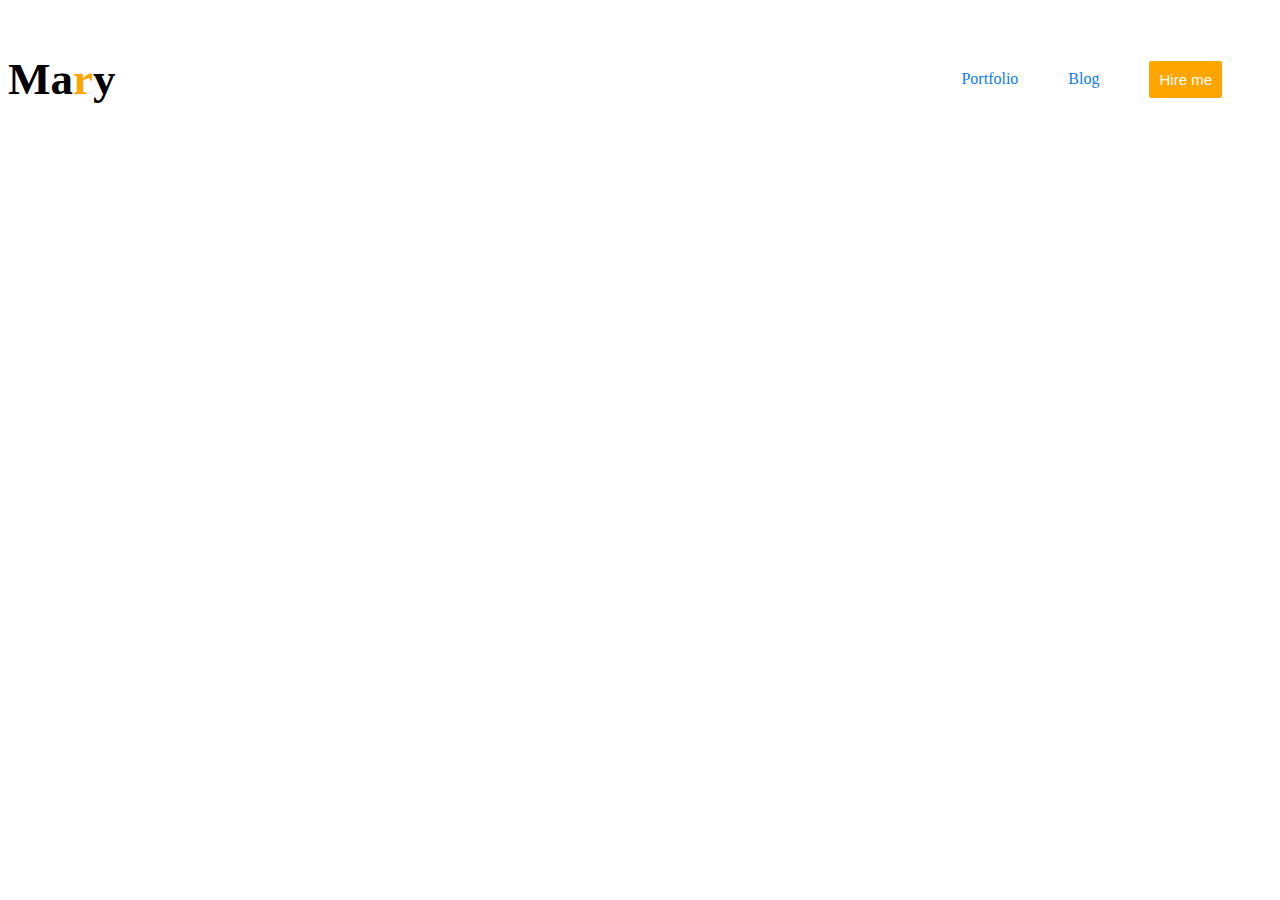
==== index.html @ 0a6a0c4c "added nav" ====
<!DOCTYPE html>
<html lang="en">
<head>
    <meta charset="UTF-8">
    <meta name="viewport" content="width=device-width, initial-scale=1.0">
    <title>Developer Portfolio</title>
<link rel="stylesheet" href="styles/portfolio.css">
</head>
<body>
    <header>
<nav> 
    <h3 class="web-tittle">
        Ma<span class="text-primary">r</span>y</h3>
    <ul>
        <li><a href="">Portfolio</a></li>
        <li><a href="">Blog</a></li>
<li><button class="btn-primary">Hire me</button></li>
    </ul>
</nav>
    </header>
    <main>

    </main
    <footer>
        
    </footer>
</body>
</html>
---- styles/portfolio.css ----
/* nav related style */
nav{
    display: flex;
   justify-content: space-between;
   align-items: center;

}
.web-tittle{
    font-size: 45px;
    font-weight: 800;
    font-family: serif;
}
nav>ul{
    display: flex;
    align-items: center;
}
nav li{
    list-style: none;
    margin-right: 50px;
}
.text-primary{
    color: orange;
}
nav a{
    text-decoration: none;
    color: rgb(13, 124, 236)
}
.btn-primary{
    border-radius: 2px;
    background-color: orange;
    border: 0;
    font-size: 15px;
    font-style: normal;
    font-weight: 300;
    color: white;
    padding: 10px 10px;
   

}
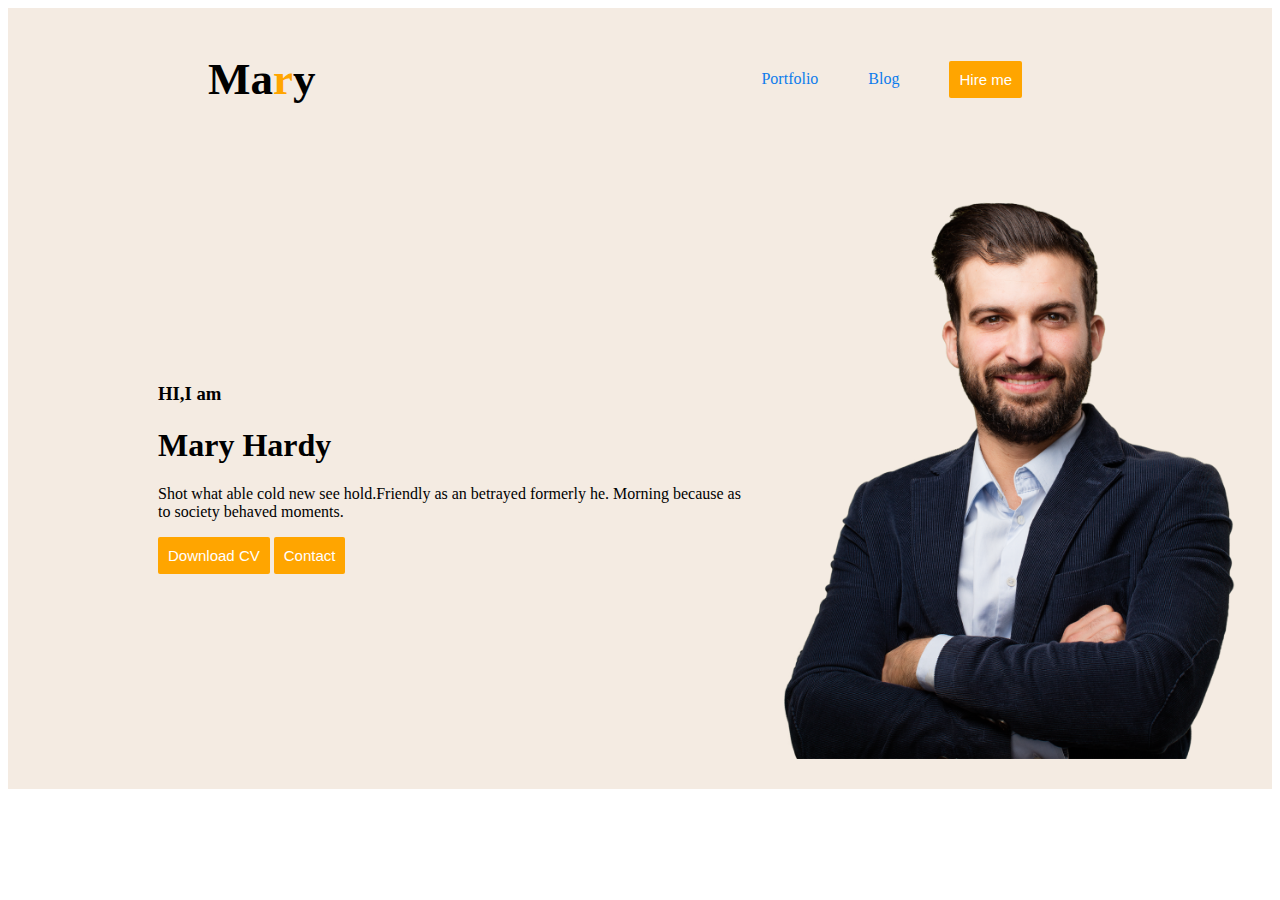
==== commit 294d0a7b: "profile" ====
--- a/index.html
+++ b/index.html
@@ -7,7 +7,7 @@
 <link rel="stylesheet" href="styles/portfolio.css">
 </head>
 <body>
-    <header>
+    <header class="header">
 <nav> 
     <h3 class="web-tittle">
         Ma<span class="text-primary">r</span>y</h3>
@@ -17,6 +17,22 @@
 <li><button class="btn-primary">Hire me</button></li>
     </ul>
 </nav>
+<div class="banner">
+<div>
+    <h3 class="banner-greeting">HI,I am</h3>
+    <h1 class="banner-tittle">Mary Hardy</h1>
+    <p>Shot what able cold new see hold.Friendly as an betrayed formerly he. 
+        Morning because as to society behaved moments.</p>
+        <button class="btn-primary">Download CV</button>
+        <button class="btn-primary">Contact</button>
+   </div>
+   <img class="profile-pic" src="images/hardy.png" alt="">
+
+
+
+
+
+</div>
     </header>
     <main>
 
--- a/styles/portfolio.css
+++ b/styles/portfolio.css
@@ -3,6 +3,7 @@
     display: flex;
    justify-content: space-between;
    align-items: center;
+   margin: 0px 200px;
 
 }
 .web-tittle{
@@ -36,4 +37,15 @@
     padding: 10px 10px;
    
 
+}
+.header{
+    background-color: rgb(244, 235, 226);
+}
+.banner{
+    padding: 30px 30px 30px 150px;
+    display: flex;
+    align-items: center;
+}
+.banner .profile-pic{
+    width: 500px;
 }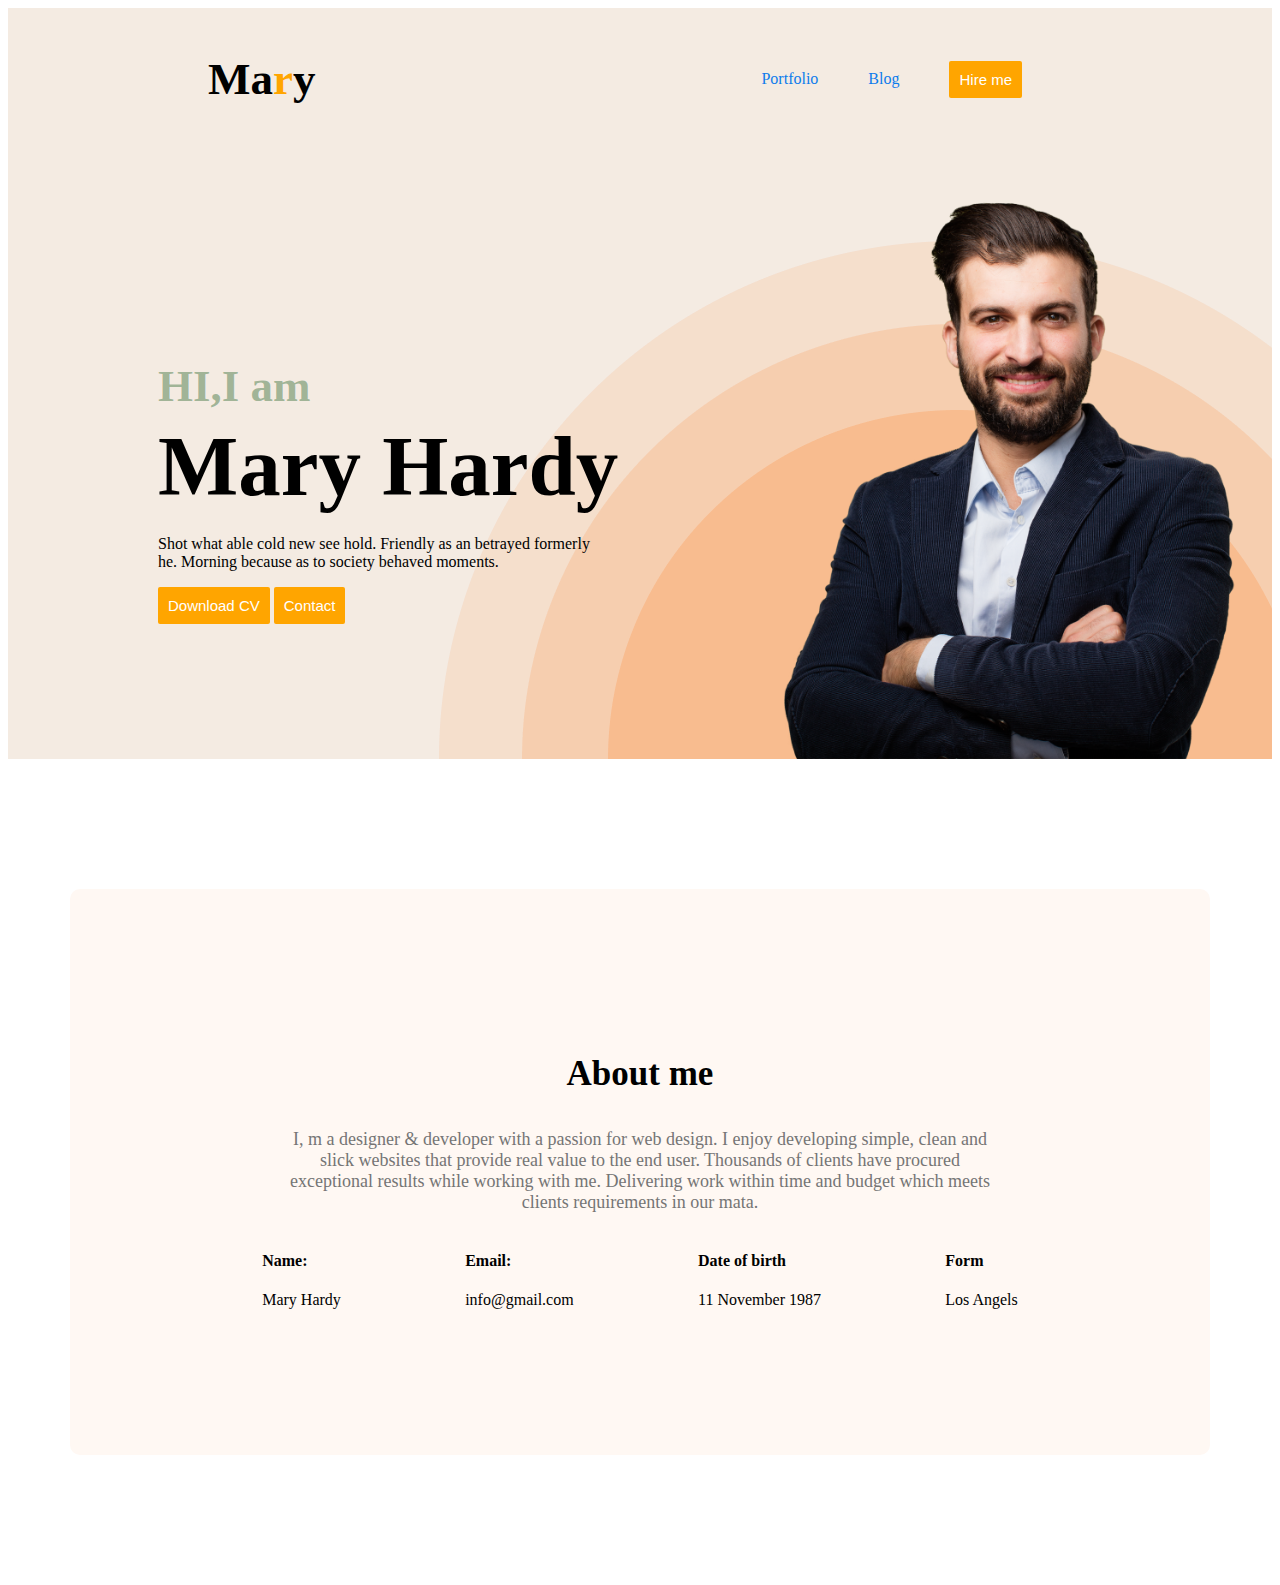
==== commit 3d4060e9: "info" ====
--- a/index.html
+++ b/index.html
@@ -18,11 +18,14 @@
     </ul>
 </nav>
 <div class="banner">
-<div>
+<div class="banner-content">
     <h3 class="banner-greeting">HI,I am</h3>
     <h1 class="banner-tittle">Mary Hardy</h1>
-    <p>Shot what able cold new see hold.Friendly as an betrayed formerly he. 
-        Morning because as to society behaved moments.</p>
+    <p>Shot what able cold new see hold.
+        Friendly 
+        as an betrayed formerly <br>he. 
+        Morning because as 
+        to society behaved moments.</p>
         <button class="btn-primary">Download CV</button>
         <button class="btn-primary">Contact</button>
    </div>
@@ -35,8 +38,39 @@
 </div>
     </header>
     <main>
+<section class="about">
+    <h3 class="section-tittle">
+        About me
+    </h3>
+    <p class="section-description">
+        I, m a designer & developer with a passion for web design. I enjoy developing simple, clean and <br>
+        slick websites that provide real value to the end user.
+         Thousands of clients have procured <br>
+         exceptional results while working with me.
+          Delivering work within time and budget which meets <br>
+          clients requirements in our mata.
+    </p>
+    <div class="about-info-container">
+<div class="about-info">
+    <h4 class="info-tittle">Name:</h4>
+    <p class="info-description">Mary Hardy</p>
+</div>
+<div class="about-info">
+    <h4 class="info-tittle">Email:</h4>
+    <p class="info-description">info@gmail.com</p>
+</div>
+<div class="about-info">
+    <h4 class="info-tittle">Date of birth</h4>
+    <p class="info-description">11 November 1987</p>
+</div>
+<div class="about-info">
+    <h4 class="info-tittle">Form</h4>
+    <p class="info-description">Los Angels</p>
+</div>
 
-    </main
+    </div>
+</section>
+</main>
     <footer>
         
     </footer>
--- a/styles/portfolio.css
+++ b/styles/portfolio.css
@@ -40,12 +40,67 @@
 }
 .header{
     background-color: rgb(244, 235, 226);
+    background-image: url(/images/header_bg.png);
+    background-repeat: no-repeat;
+    background-position: bottom right;
 }
 .banner{
-    padding: 30px 30px 30px 150px;
+    padding: 30px 30px 0px 150px;
     display: flex;
+    justify-content: space-between;
     align-items: center;
+   
 }
 .banner .profile-pic{
-    width: 500px;
+    width: 500px
+    ;
+    }
+.banner-greeting{
+    font-size: 45px;
+    color: #4747;
+    margin-bottom: 0px;
+}
+.banner-tittle{
+    font-size: 85px;
+    margin-top: 5px;
+    font-weight: 700;margin-bottom: 20px;
+}.
+
+
+p{
+    margin-top: 5px;
+    margin-bottom: 5px;
+}
+/* about menu styles */
+.about{
+    padding: 130px;
+    border-radius: 10px;
+   background-color:#FFF8F3;
+   margin: 130px 0;
+}
+.about-info{
+   
+}
+.about-info-container{
+display: flex;
+justify-content: space-around;
+}
+.section-tittle{
+    color: black;
+    text-align: center;
+    font-size: 35px;
+    font-weight: 700;
+    
+}
+
+.section-description{
+    font-size: 18px;
+    text-align: center;
+    color: #757575;
+    
+}
+/* main menu styles */
+main{
+    max-width: 1140px;
+    margin: 0 auto;
 }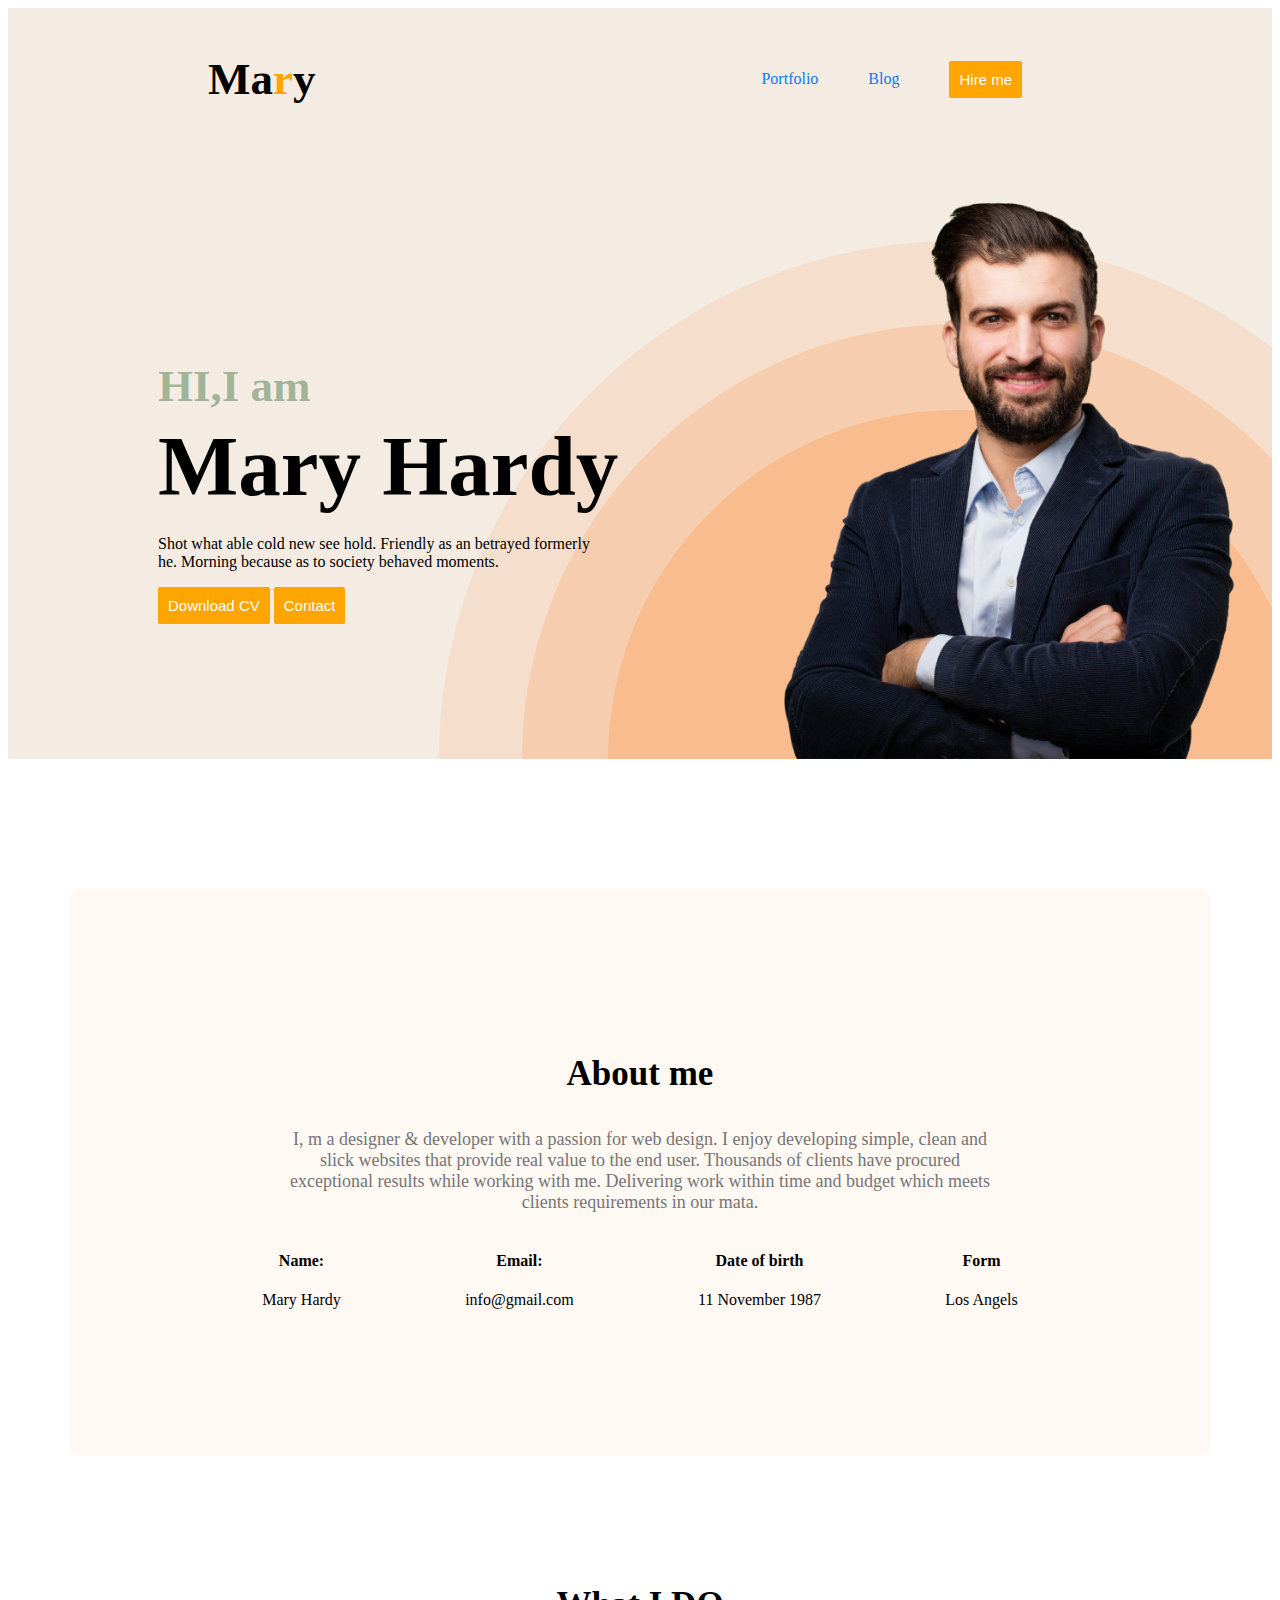
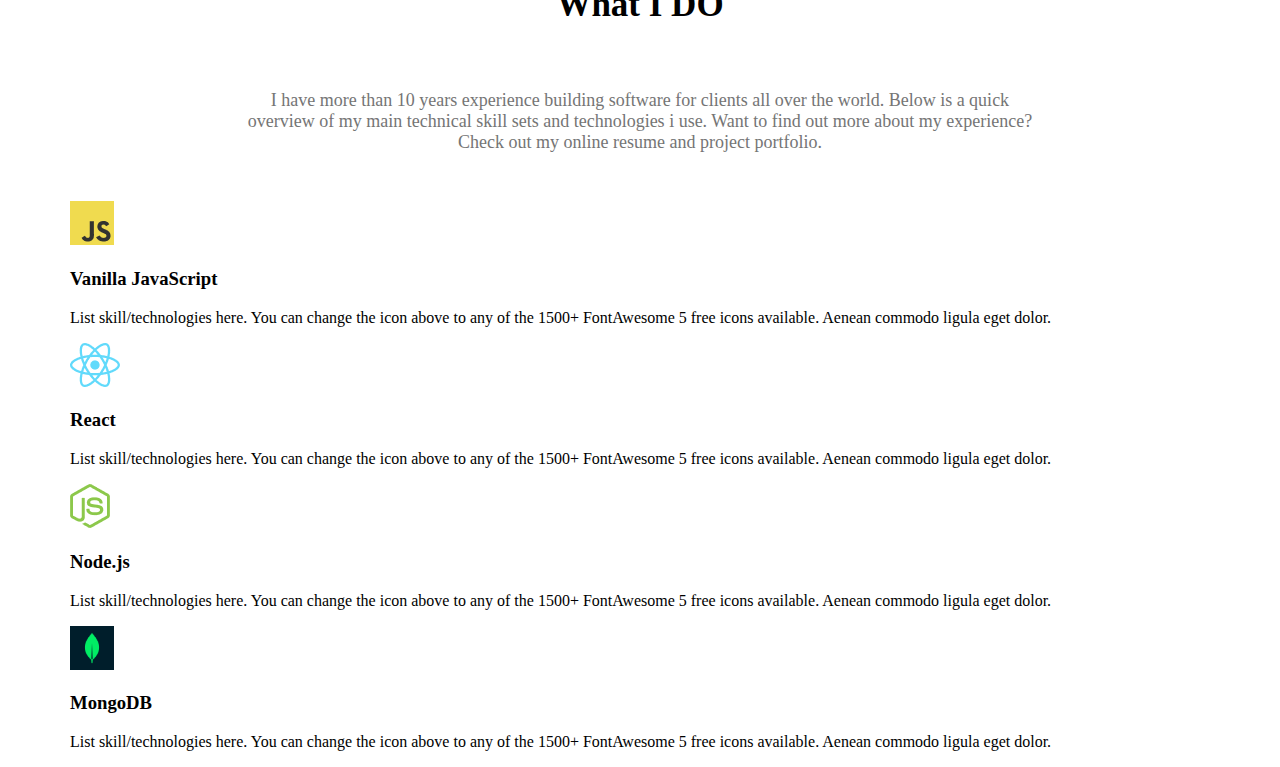
==== commit 1f91d623: "skills" ====
--- a/index.html
+++ b/index.html
@@ -67,9 +67,49 @@
     <h4 class="info-tittle">Form</h4>
     <p class="info-description">Los Angels</p>
 </div>
+  
+    
 
     </div>
 </section>
+ <!-- what i do section start -->
+<section>
+    <h3 class="section-tittle">What I DO</h3>
+    <p id="description" class="section-description">
+        I have more than 10 years experience building software for clients all over the world. Below is a quick <br>overview of my main technical skill sets and technologies i use. 
+        Want to find out more about my experience? <br>Check out my
+         online resume and project portfolio.
+    </p>
+    <div class="skills-container">
+        <div class="skill">
+            <img src="./images/icons/js.png" alt="">
+            <h3 class="skill-tittle">Vanilla JavaScript</h3>
+            <p class="skill-description">
+                List skill/technologies here. You can change the icon above to any of the 1500+ FontAwesome 5 free icons available. Aenean commodo ligula eget dolor.</p>
+        </div>
+        <div class="skill">
+            <img src="./images/icons/react.png" alt="">
+            <h3 class="skill-tittle">React</h3>
+            <p class="skill-description">
+                List skill/technologies here. You can change the icon above to any of the 1500+ FontAwesome 5 free icons available. Aenean commodo ligula eget dolor.</p>
+        </div>
+        <div class="skill">
+            <img src="./images/icons/nodejs.png"  alt="">
+            <h3 class="skill-tittle">Node.js</h3>
+            <p class="skill-description">
+                List skill/technologies here. You can change the icon above to any of the 1500+ FontAwesome 5 free icons available. Aenean commodo ligula eget dolor.</p>
+        </div>
+        <div class="skill">
+            <img src="./images/icons/mongo.png" alt="">
+            <h3 class="skill-tittle">MongoDB</h3>
+            <p class="skill-description">List skill/technologies here. You can change the icon above to any of the 1500+ FontAwesome 5 free icons available. Aenean commodo ligula eget dolor.
+
+            </p>
+        </div>
+    </div>
+</section>
+
+
 </main>
     <footer>
         
--- a/styles/portfolio.css
+++ b/styles/portfolio.css
@@ -79,7 +79,7 @@
    margin: 130px 0;
 }
 .about-info{
-   
+    text-align: center;
 }
 .about-info-container{
 display: flex;
@@ -99,6 +99,9 @@
     color: #757575;
     
 }
+#description{
+    padding: 30px 150px;
+}
 /* main menu styles */
 main{
     max-width: 1140px;
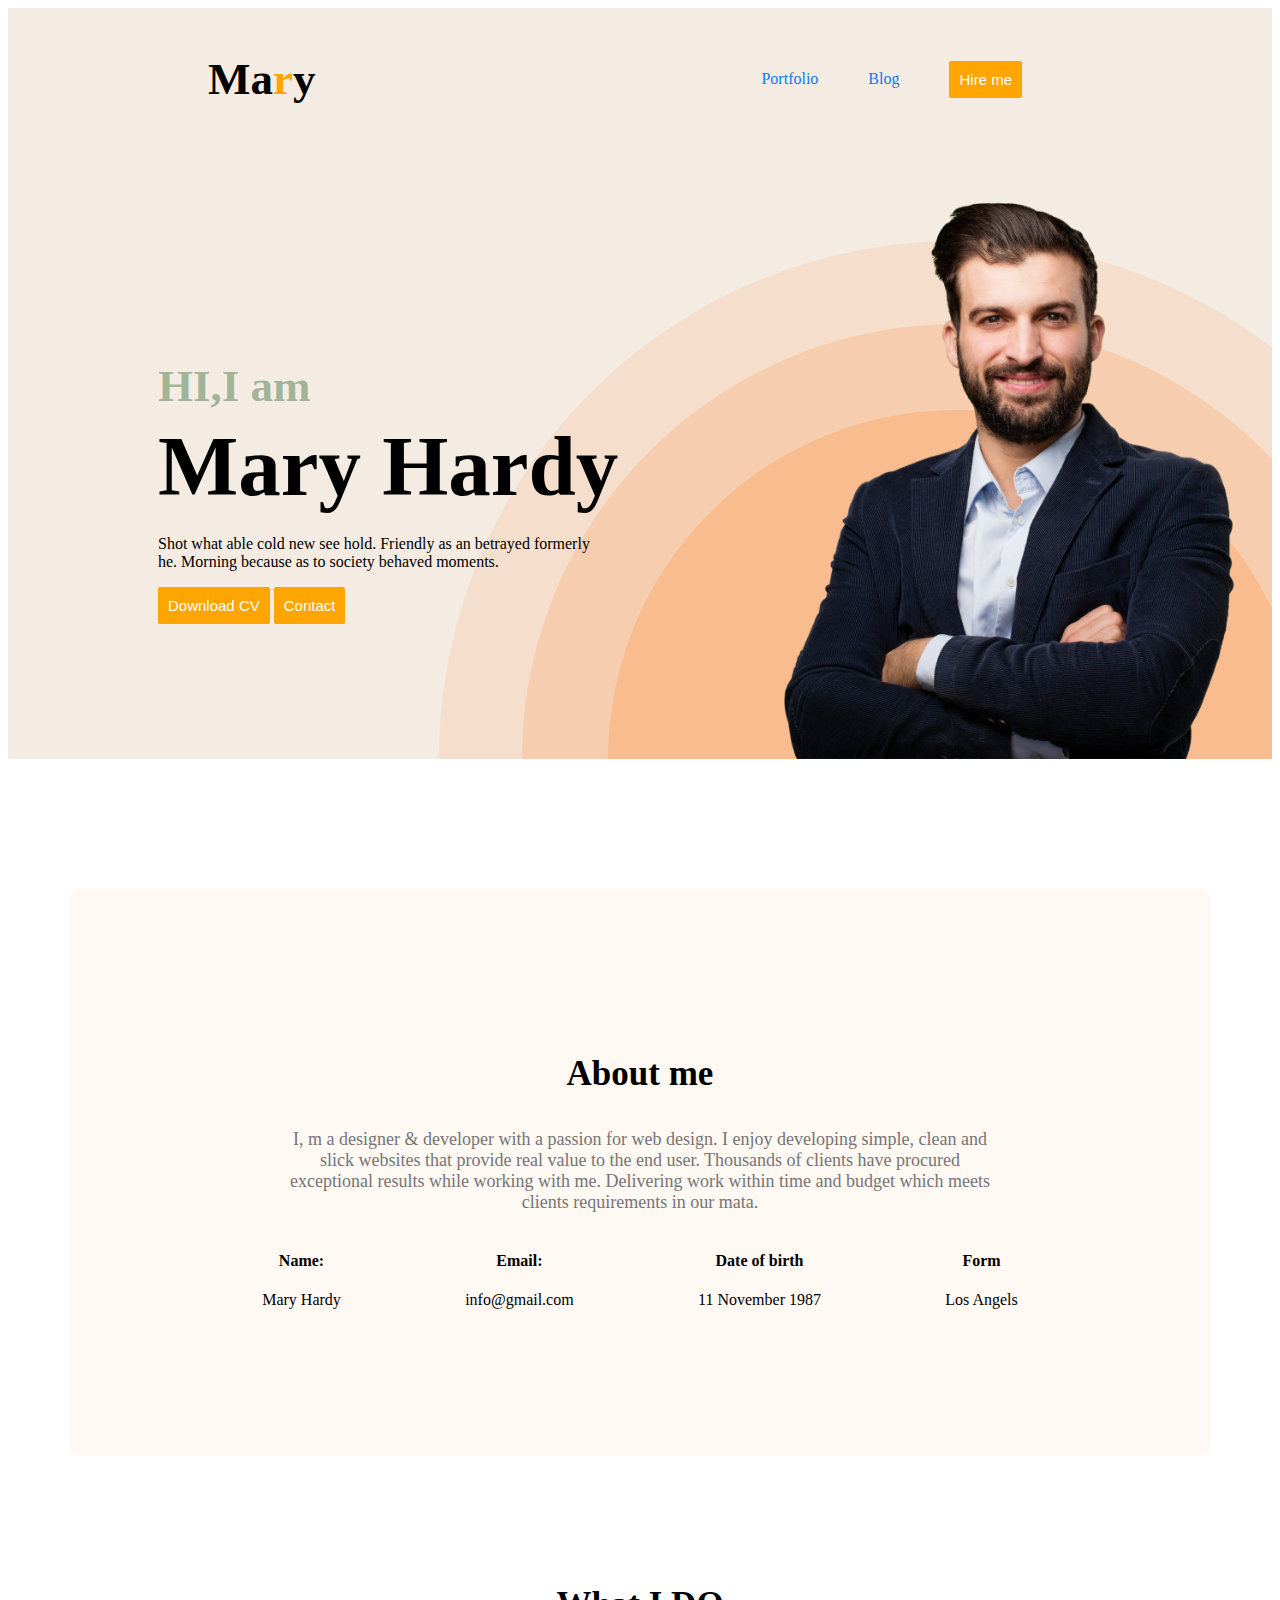
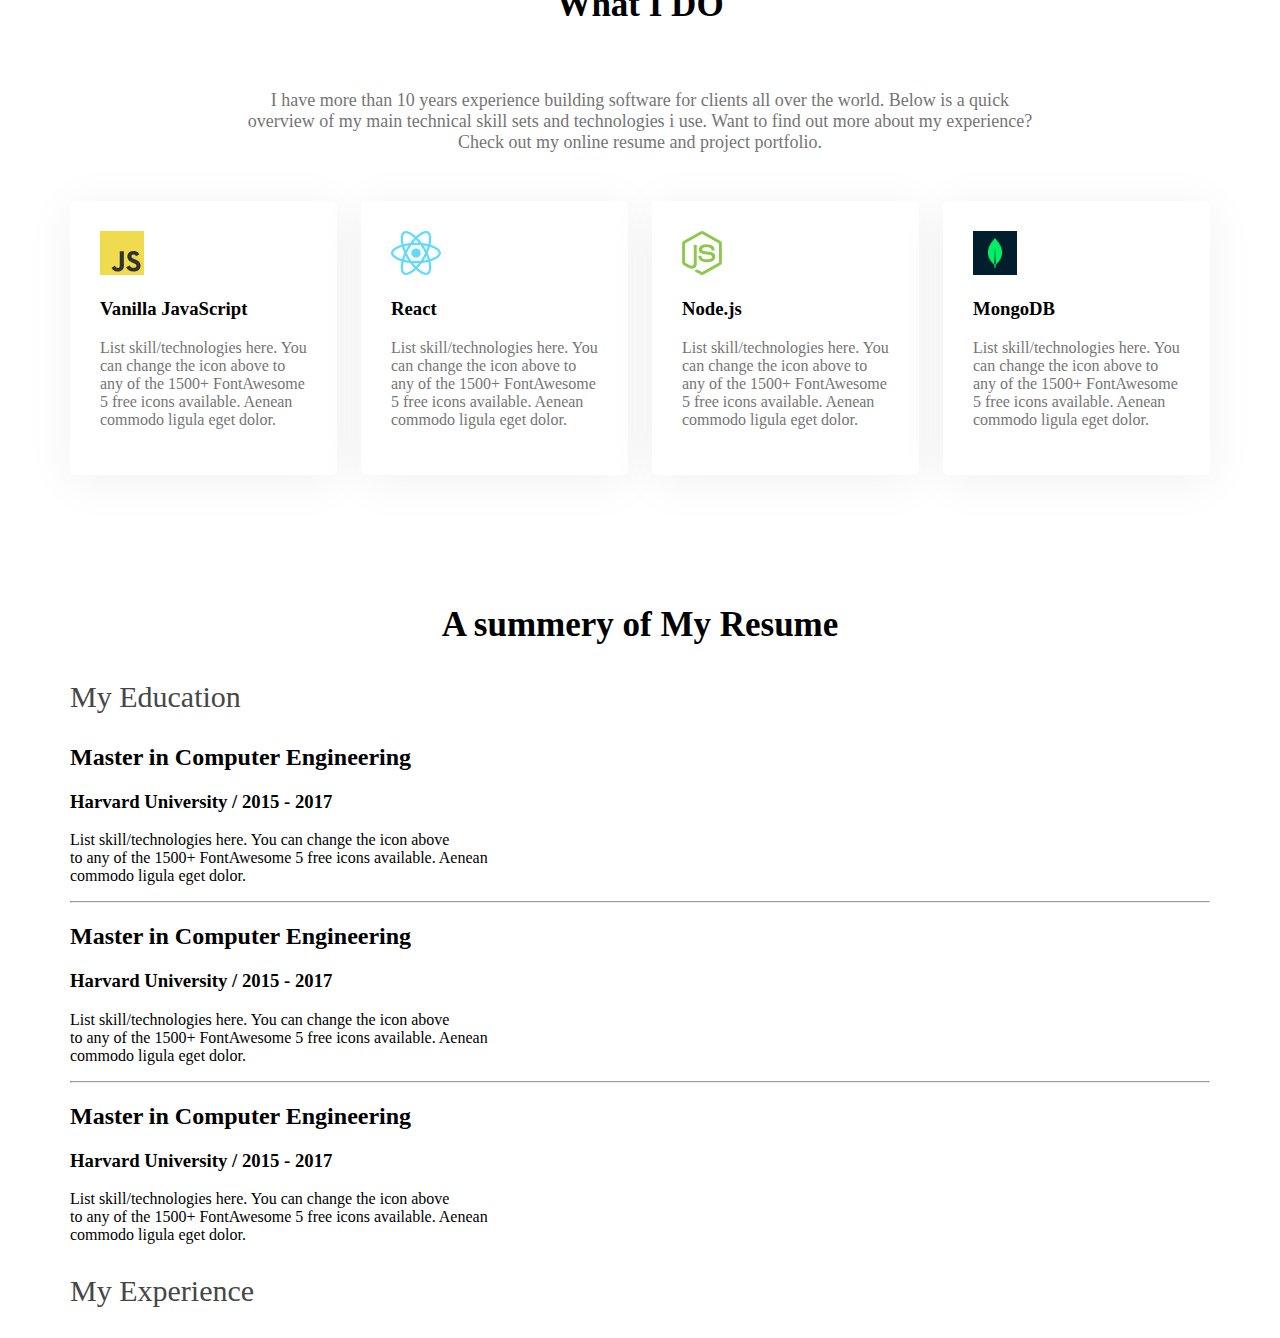
==== commit 9b89b00f: "my edu" ====
--- a/index.html
+++ b/index.html
@@ -105,10 +105,59 @@
             <p class="skill-description">List skill/technologies here. You can change the icon above to any of the 1500+ FontAwesome 5 free icons available. Aenean commodo ligula eget dolor.
 
             </p>
+
         </div>
     </div>
 </section>
+<!-- resume section continue -->
+<section>
+    <h3 class="section-tittle">A summery of My Resume</h3>
+    <div class="resume-container">
+<div class="resume-column">
+    <h3 class="resume-column-tittle">My Education</h3>
+    <div class="resume-item">
+        <h2 class="resume-item-tittle">Master in Computer Engineering</h2>
+        <h3 class="resume-item-institute"> Harvard University / 2015 - 2017</h3>
+        <p class="resume-item-description">
+            List skill/technologies here. You can change the icon above <br> 
+            to any of the 1500+ FontAwesome 5 free icons available. Aenean <br>
+             commodo ligula eget dolor.</p>
+    </div>
+<hr>
+    <div class="resume-item">
+        <h2 class="resume-item-tittle"> Master in Computer Engineering</h2>
+        <h3 class="resume-item-institute">   Harvard University / 2015 - 2017</h3>
+        <p class="resume-item-description">List skill/technologies here. You can change the
+             icon above <br>
+            to any of the 1500+ FontAwesome 5 free icons available. Aenean <br>
+            commodo ligula eget dolor.
 
+
+
+        </p>
+    </div>
+
+    <hr>
+
+    <div class="resume-item">
+        <h2 class="resume-item-tittle"> Master in Computer Engineering</h2>
+        <h3 class="resume-item-institute"> Harvard University / 2015 - 2017</h3>
+        <p class="resume-item-description">List skill/technologies here. You can change the
+            icon above <br>
+           to any of the 1500+ FontAwesome 5 free icons available. Aenean <br>
+           commodo ligula eget dolor.</p>
+    </div>
+</div>
+<div class="resume-column">
+    <h3 class="resume-column-tittle">My Experience</h3>
+</div>
+</div>
+
+</div>
+
+
+    </div>
+</section>
 
 </main>
     <footer>
--- a/styles/portfolio.css
+++ b/styles/portfolio.css
@@ -106,4 +106,29 @@
 main{
     max-width: 1140px;
     margin: 0 auto;
+}
+main section{
+    margin-top: 130px;
+}
+
+/* skills related style */
+.skills-container{
+    display: flex;
+    gap: 24px;
+}
+/* what i do style */
+.skill{
+    padding: 30px;
+    border-radius: 5px;
+    background:#fff;
+    box-shadow: 0px 6px 50px 0px rgba(0, 0, 0,0.06);
+}
+.skill-description{
+    color: #757575;
+}
+/* resume related style */
+.resume-column-tittle{
+    font-size: 30px;
+    font-weight: 500;
+    color: #474747;
 }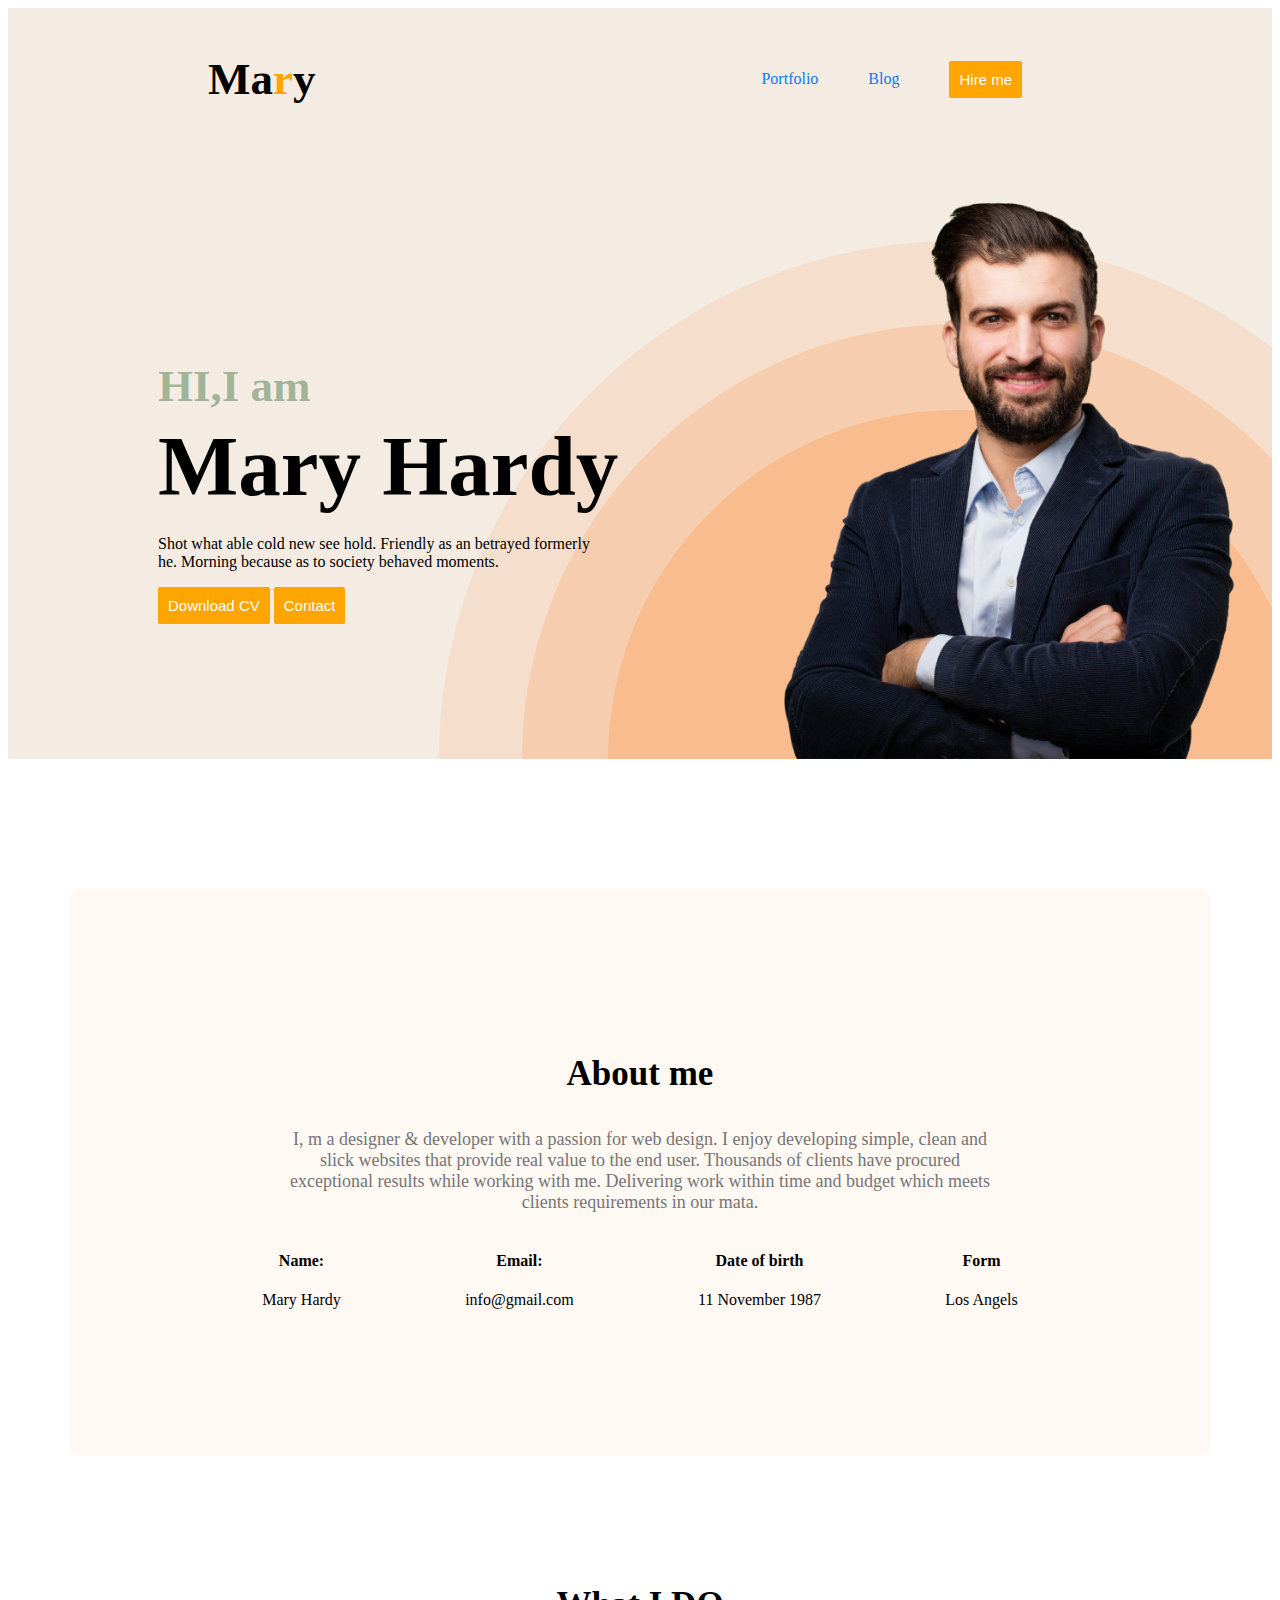
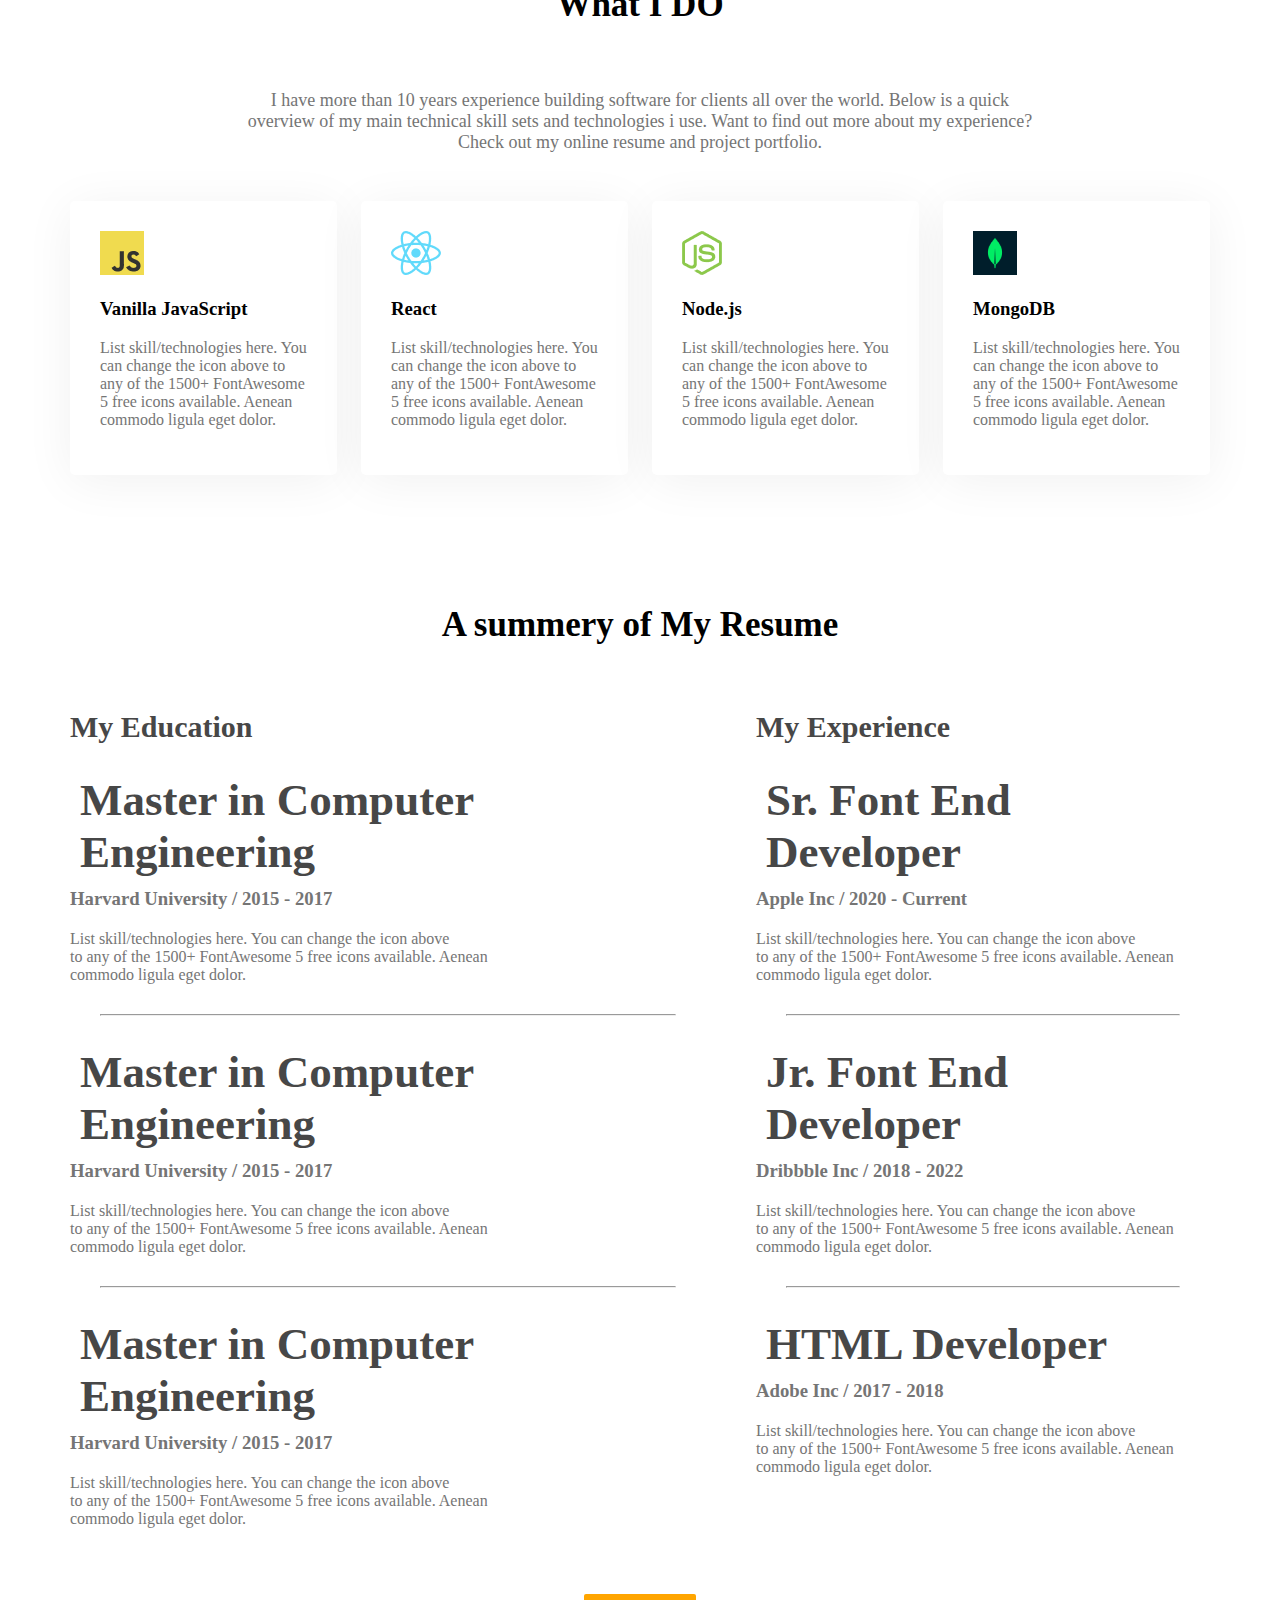
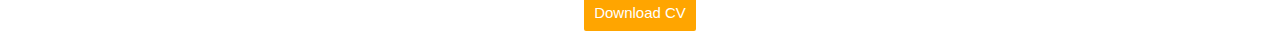
==== commit 2f064f47: "finished resume" ====
--- a/index.html
+++ b/index.html
@@ -150,12 +150,42 @@
 </div>
 <div class="resume-column">
     <h3 class="resume-column-tittle">My Experience</h3>
+    <div class="resume-item">
+        <h2 class="resume-item-tittle"> Sr. Font End Developer</h2>
+        <h3 class="resume-item-institute">Apple Inc / 2020 - Current</h3>
+        <p class="resume-item-description">List skill/technologies here. You can change the icon above <br>
+to any of the 1500+ FontAwesome 5 free icons available. Aenean <br>commodo ligula eget dolor.
+        </p>
+    </div>
+    <hr>
+    <div class="resume-item">
+        <h2 class="resume-item-tittle">Jr. Font End Developer</h2>
+        <h3 class="resume-item-institute">  Dribbble Inc / 2018 - 2022</h3>
+        <p class="resume-item-description">List skill/technologies here. You can change the icon above <br>
+            to any of the 1500+ FontAwesome 5 free icons available. Aenean <br>commodo ligula eget dolor.
+                    
+
+        </p>
+    </div>
+    <hr>
+    <div class="resume-item">
+        <h2 class="resume-item-tittle">HTML Developer</h2>
+        <h3 class="resume-item-institute">Adobe Inc / 2017 - 2018</h3>
+        <p class="resume-item-description">
+            List skill/technologies here. You can change the icon above <br>
+to any of the 1500+ FontAwesome 5 free icons available. Aenean <br>commodo ligula eget dolor.
+        
+        </p>
+    
 </div>
 </div>
 
 </div>
 
 
+    </div>
+    <div class="download-cv">
+        <button class="btn-primary">Download CV</button>
     </div>
 </section>
 
--- a/styles/portfolio.css
+++ b/styles/portfolio.css
@@ -129,6 +129,32 @@
 /* resume related style */
 .resume-column-tittle{
     font-size: 30px;
-    font-weight: 500;
+    font-weight: 700;
     color: #474747;
+}
+.resume-container{
+    display: flex;
+    gap: 50px;
+    justify-content: center;
+}
+.resume-item-description,.resume-item-institute{
+    color: #757575;
+}
+.resume-item-tittle{
+    text-align: left;
+    font-weight: 700;
+    font-size: 45px;
+    color: #474747;
+    margin:10px ;
+}
+.resume-container hr{
+    margin: 30px;
+}
+.resume-item-institute{
+margin-bottom: 20px;
+margin-top: 0px;
+}
+.download-cv{
+    text-align: center;
+    margin-top: 50px;
 }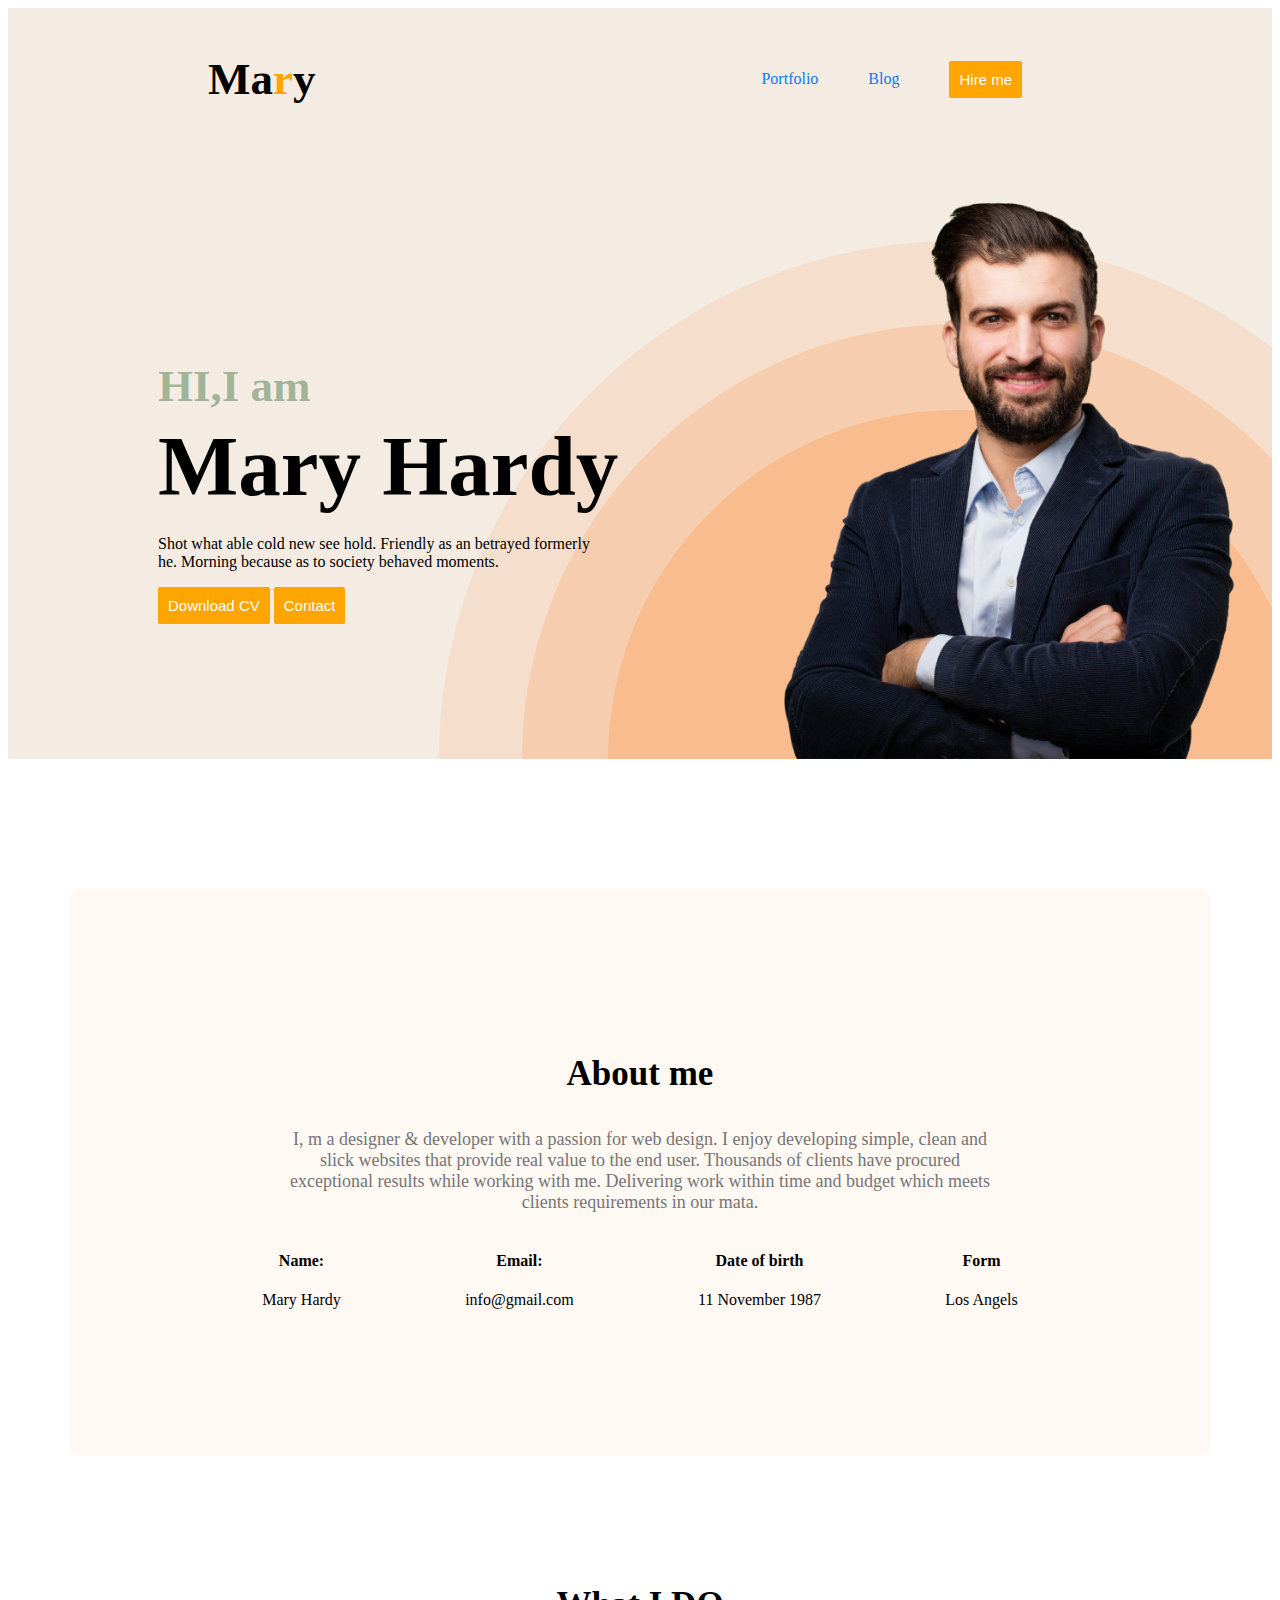
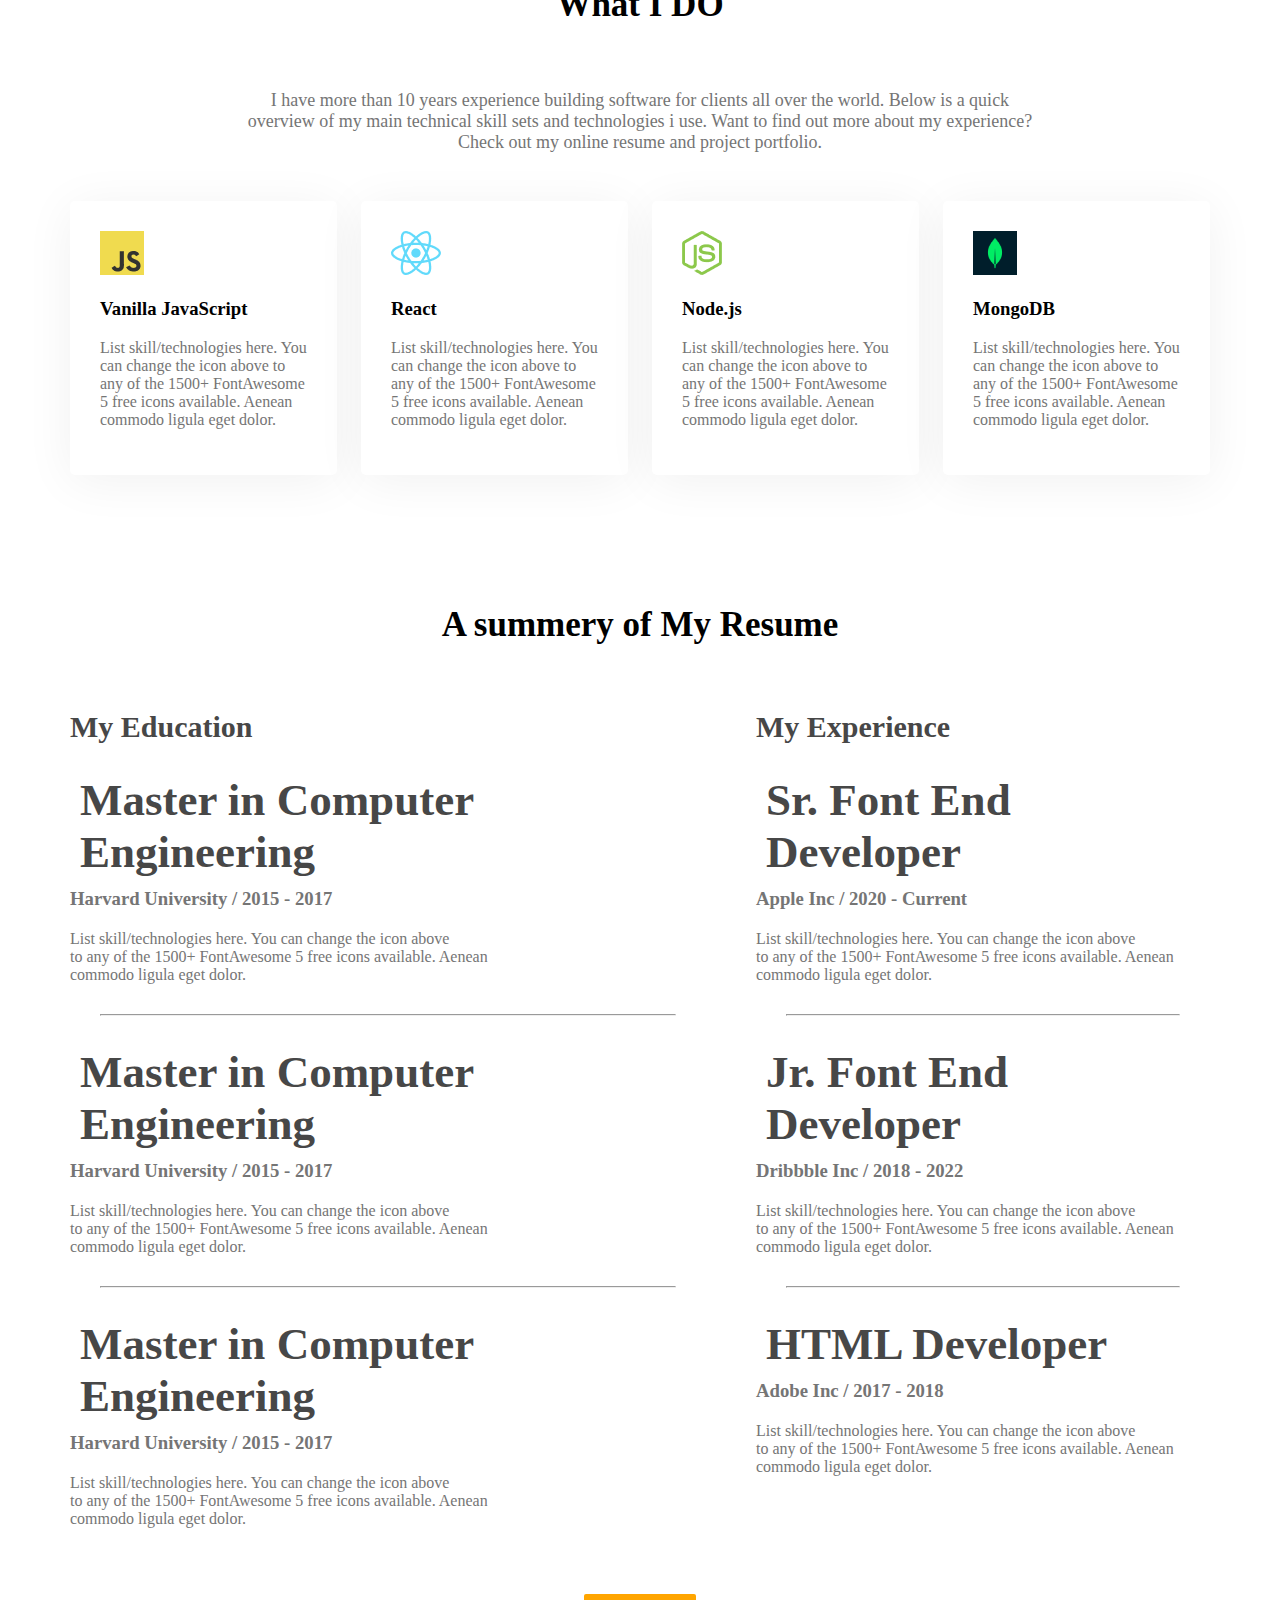
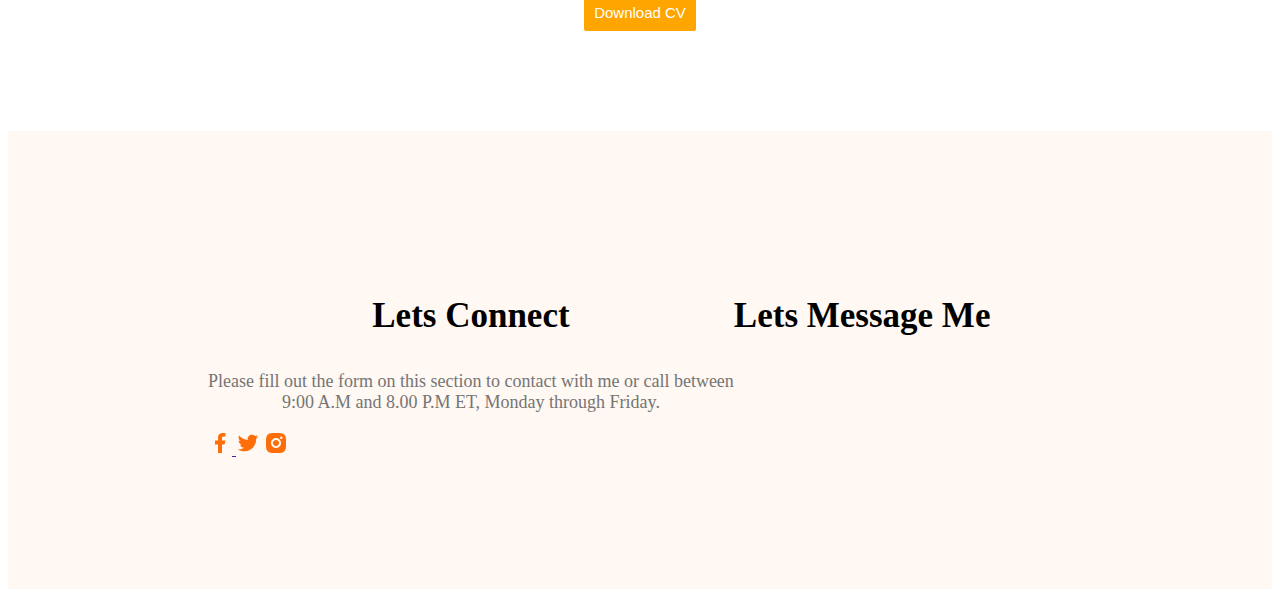
==== commit 24ddfa41: "footer" ====
--- a/index.html
+++ b/index.html
@@ -191,6 +191,30 @@
 
 </main>
     <footer>
+        <div class="footer-column">
+            <h3 class="section-tittle">Lets Connect</h3>
+            <p class="section-description">
+                Please fill out the form on this section to contact with me or call between <br>
+                9:00 A.M and 8.00 P.M ET, Monday through Friday. 
+            </p>
+            <div class="social-link">
+                <a href=""><img src="./images/icons/facebook.png" alt="">
+                
+                </a><a href=""><img src="./images/icons/twitter.png" alt=""></a>
+                
+                <a href=""><img src="./images/icons/insta.png" alt=""></a>
+            </div>
+        
+        
+        
+        
+        </div>
+        
+        <div class="footer-column">
+           
+                <h3 class="section-tittle">Lets Message Me</h3>
+
+        </div>
         
     </footer>
 </body>
--- a/styles/portfolio.css
+++ b/styles/portfolio.css
@@ -157,4 +157,11 @@
 .download-cv{
     text-align: center;
     margin-top: 50px;
-}+}
+/* footer menu styles */
+footer{
+    display: flex;
+    background-color: #FFF8F3;
+    padding: 130px 200px;
+    margin-top: 100px;
+}
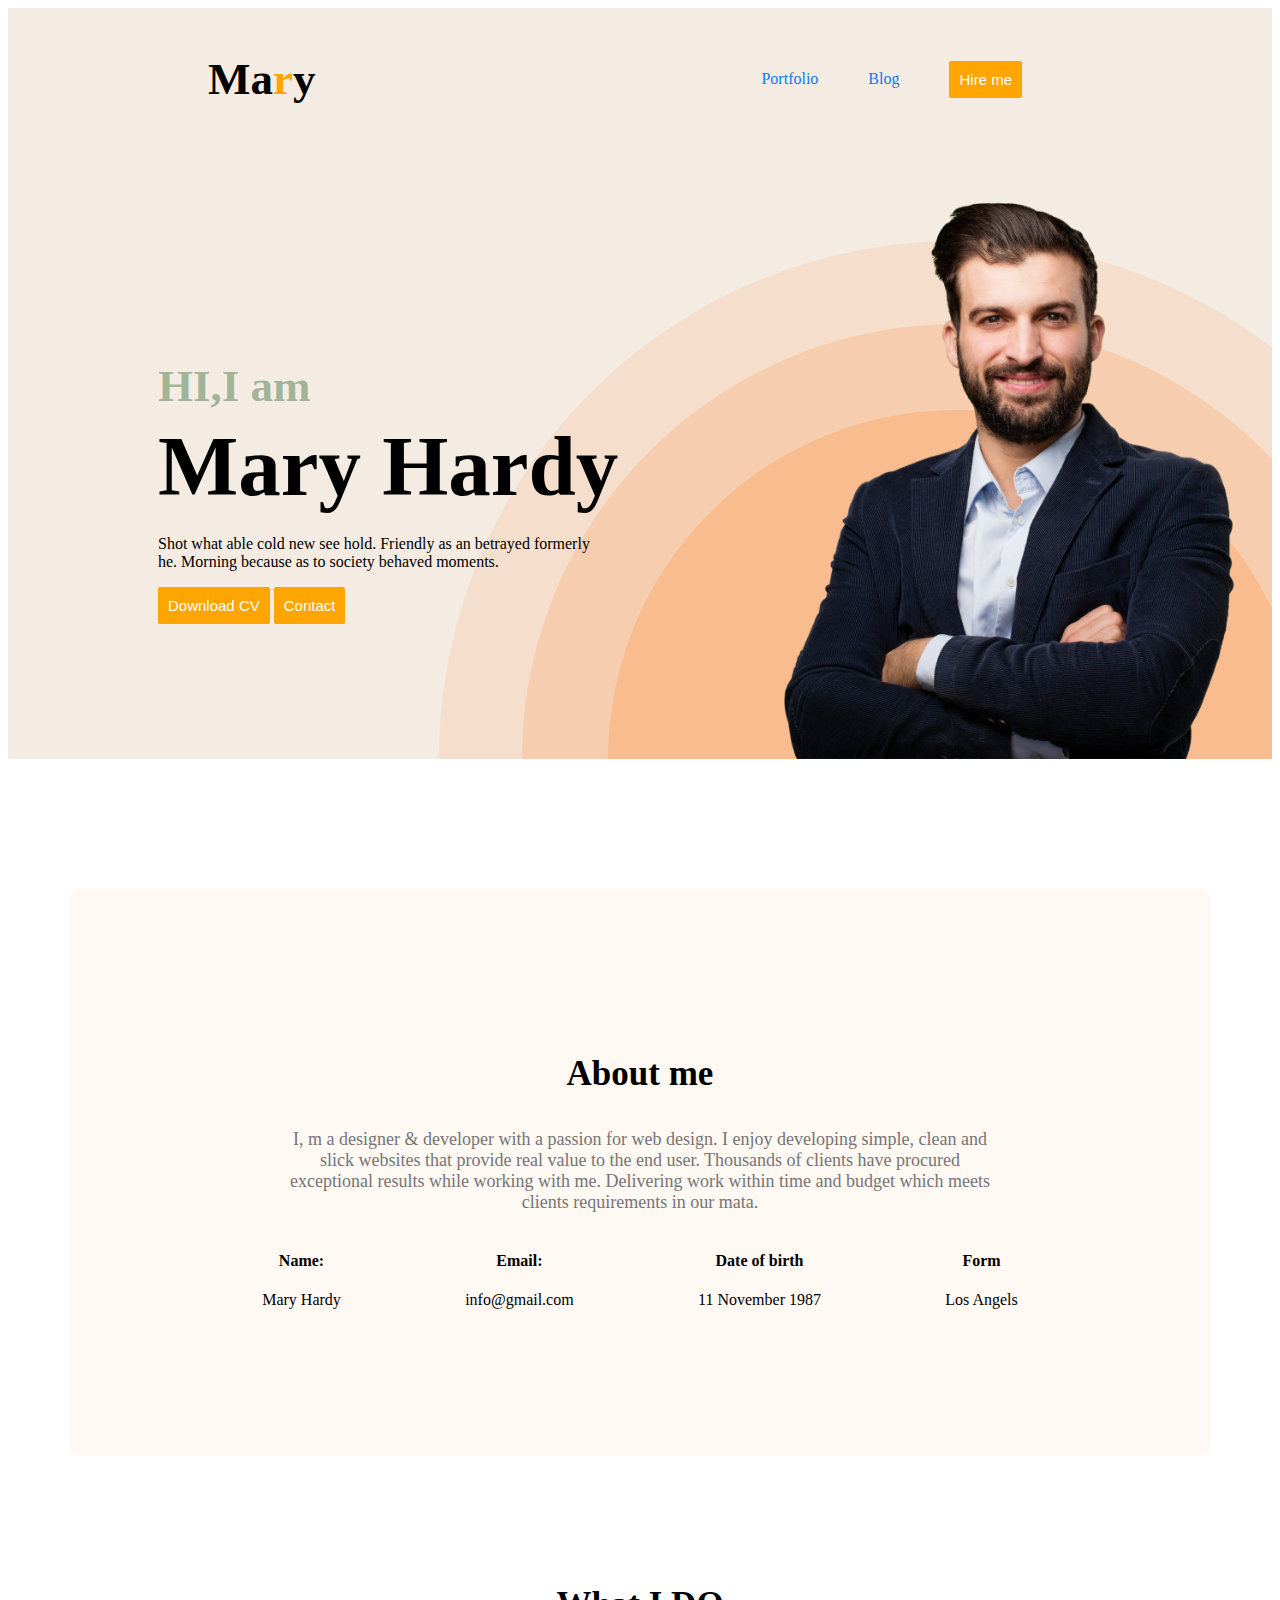
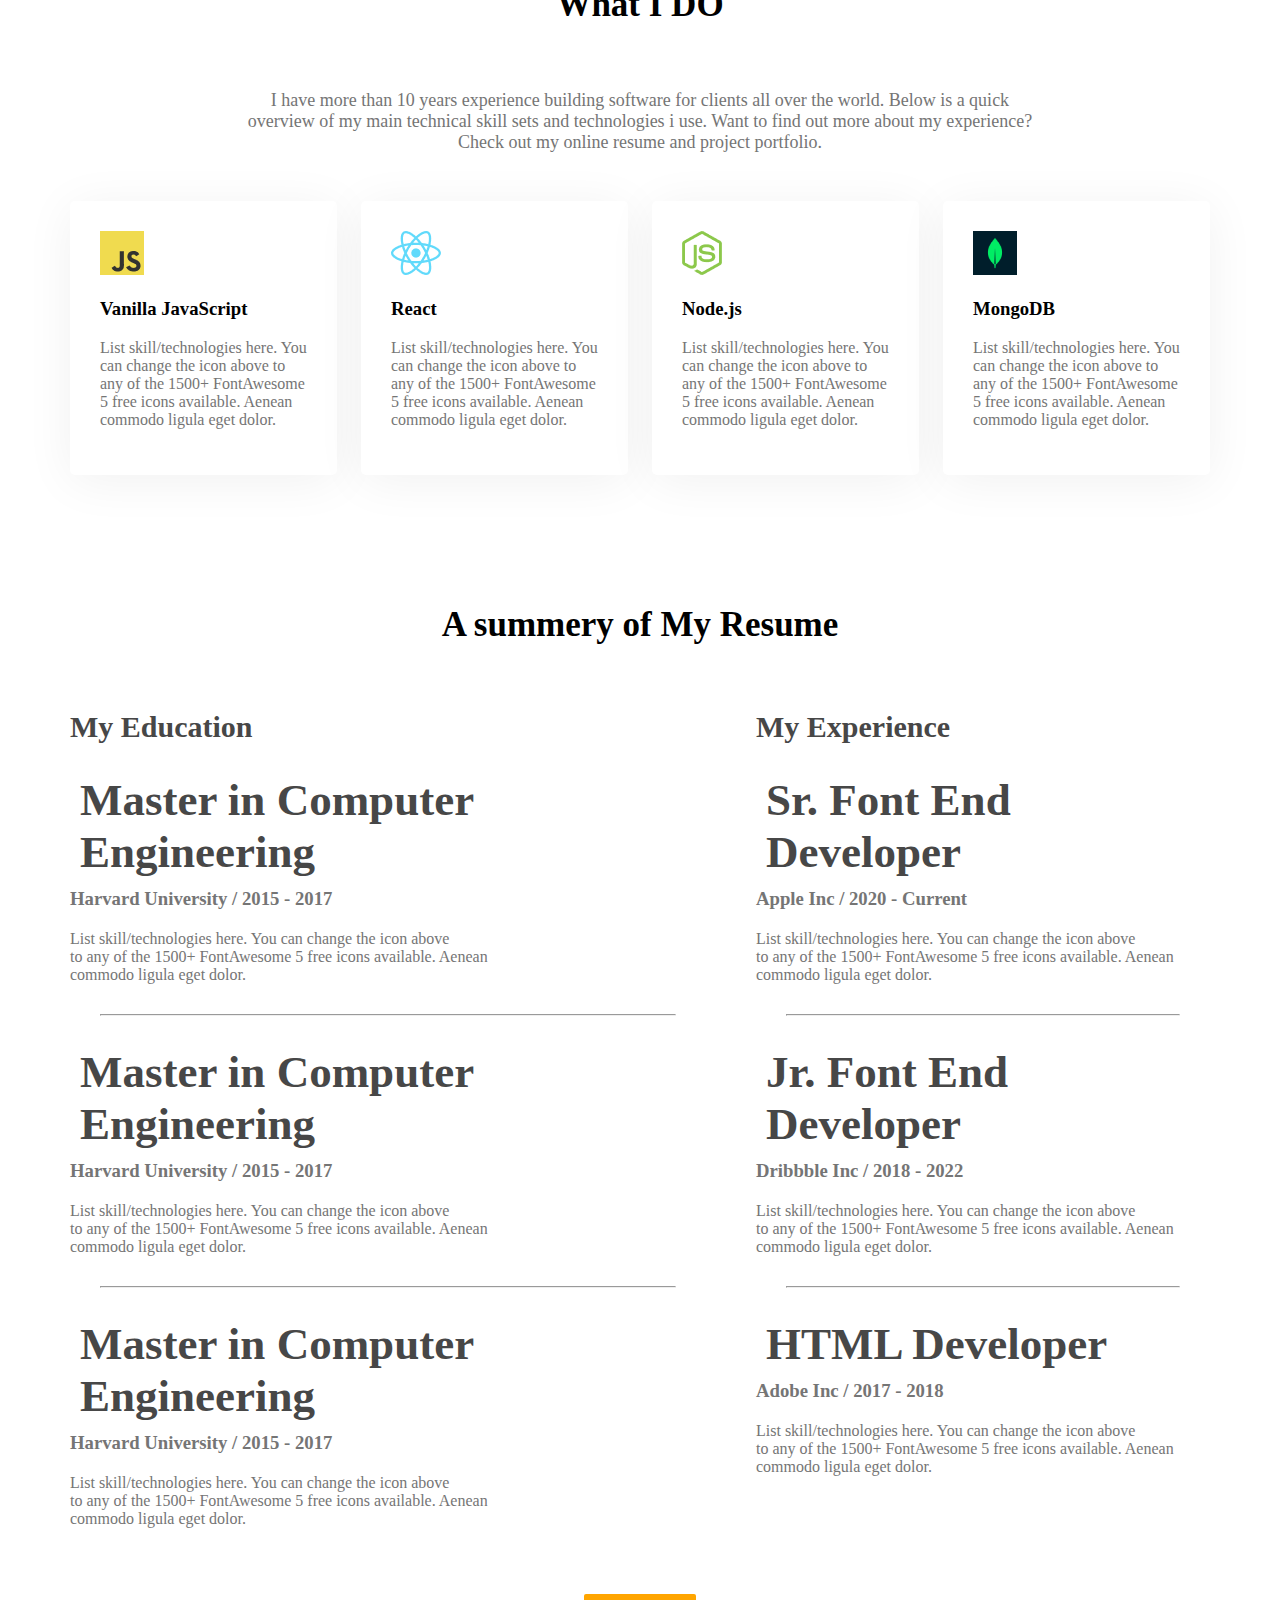
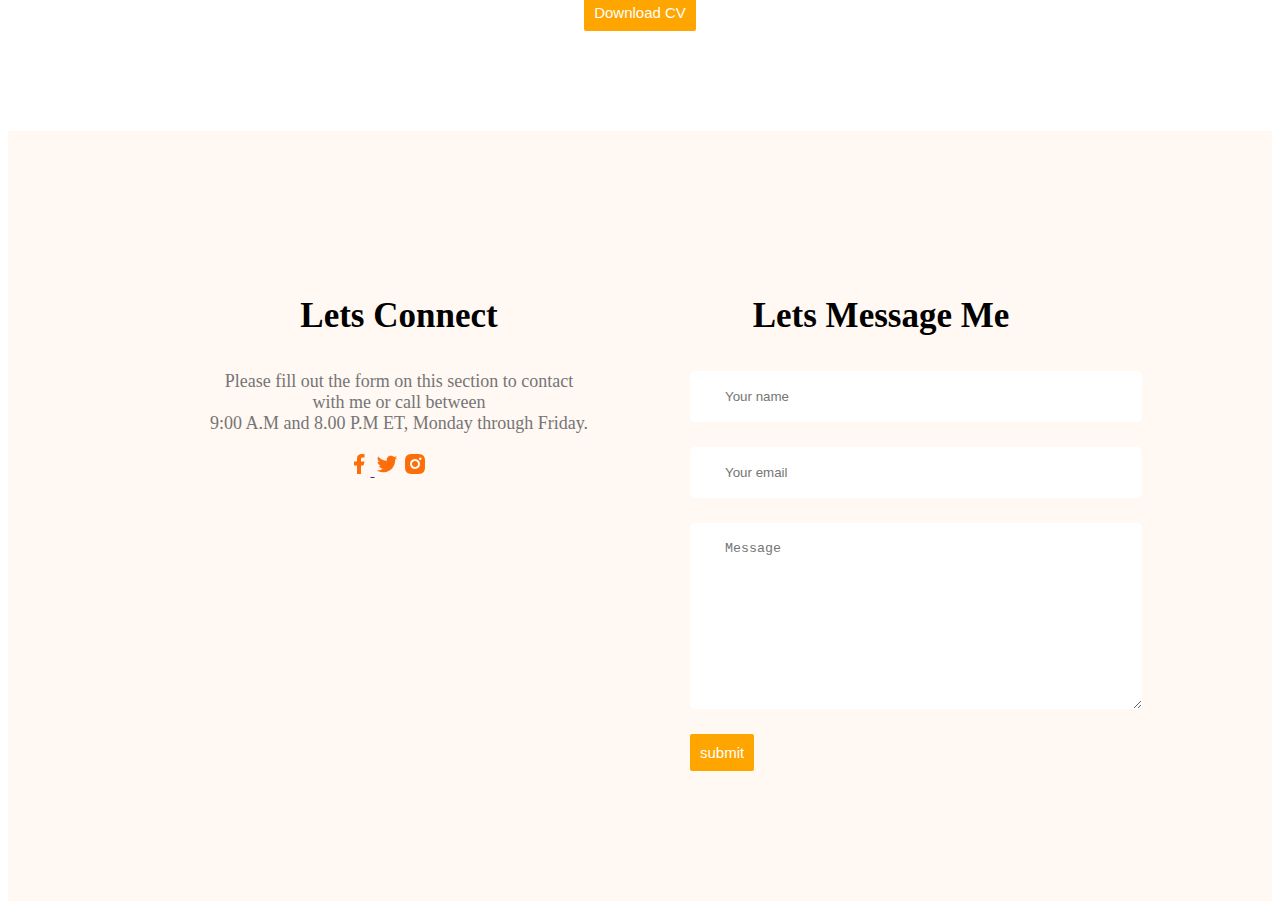
==== commit 92ae0fb9: "finished" ====
--- a/index.html
+++ b/index.html
@@ -200,7 +200,8 @@
             <div class="social-link">
                 <a href=""><img src="./images/icons/facebook.png" alt="">
                 
-                </a><a href=""><img src="./images/icons/twitter.png" alt=""></a>
+                </a>
+                <a href=""><img src="./images/icons/twitter.png" alt=""></a>
                 
                 <a href=""><img src="./images/icons/insta.png" alt=""></a>
             </div>
@@ -213,6 +214,12 @@
         <div class="footer-column">
            
                 <h3 class="section-tittle">Lets Message Me</h3>
+                <form class="contact">
+                    <input type="text" placeholder="Your name">
+                    <input type="email" name="" id="" placeholder="Your email">
+                    <textarea name="" id="" cols="30" rows="10" placeholder="Message"></textarea>
+                    <input class="btn-primary" type="submit" value="submit">
+                </form>
 
         </div>
         
--- a/styles/portfolio.css
+++ b/styles/portfolio.css
@@ -163,5 +163,29 @@
     display: flex;
     background-color: #FFF8F3;
     padding: 130px 200px;
-    margin-top: 100px;
+    margin-top: 100px;gap: 100px;
 }
+.footer-column{
+    width: 50%;
+ 
+}
+.contact input[type="text"],.contact input[type="email"],
+textarea{
+display: block;
+margin-bottom: 25px;
+padding: 18px 35px;
+color: #757575;
+border-radius: 5px;
+background-color: #fff;
+border: 0;
+width: 100%;
+}
+.social-link a{
+    align-items: center;
+
+}
+div>.social-link{
+    margin-right: 25px;
+    text-align: center;    gap: 5px;
+}
+
